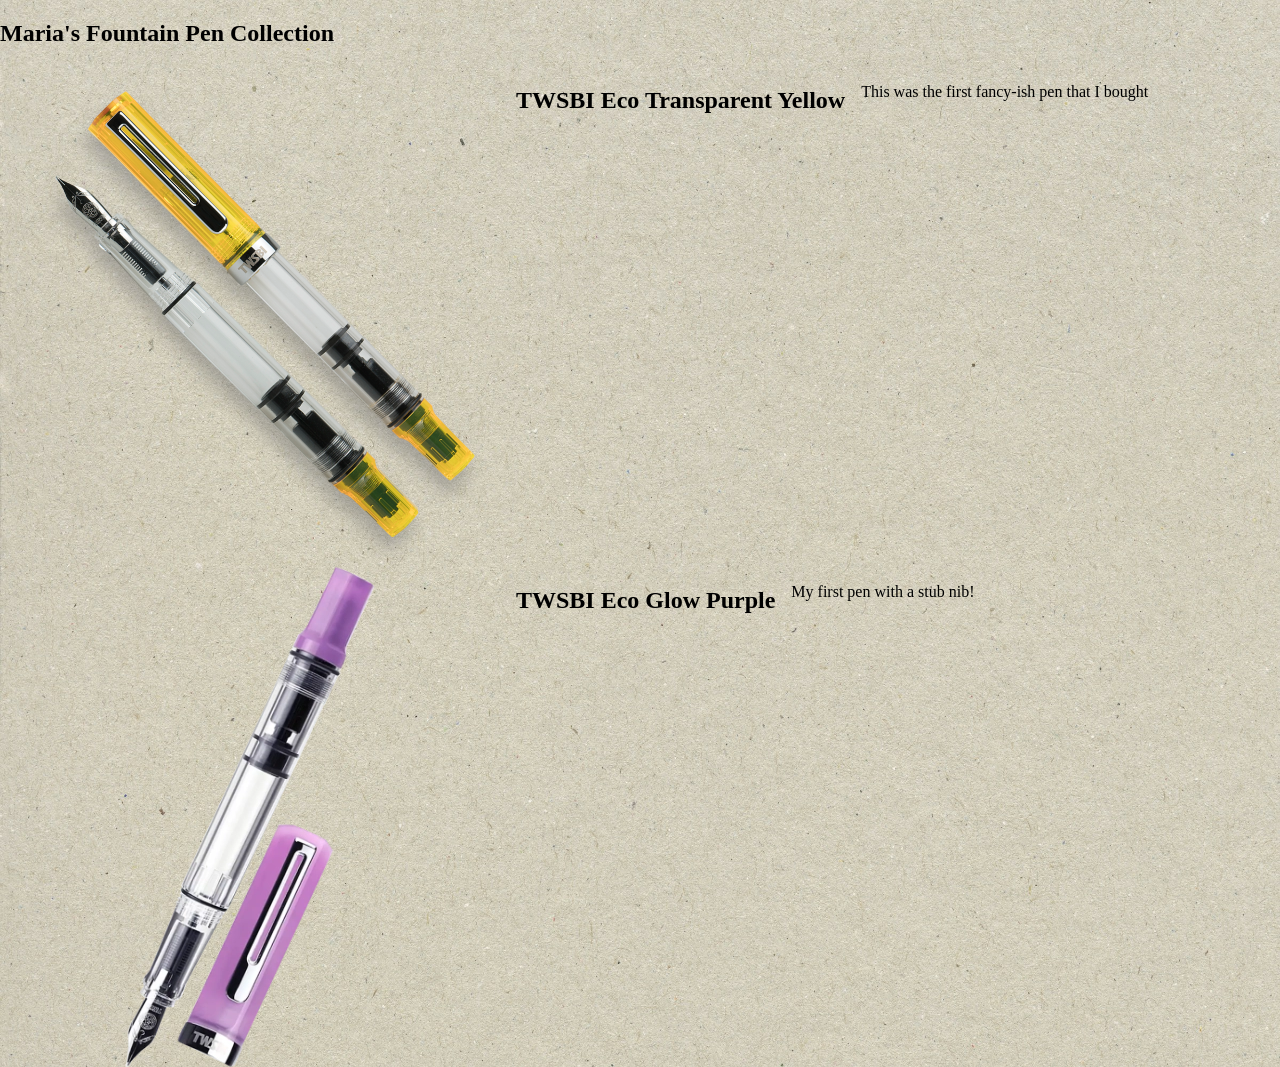
==== index.html @ 7c8e9875 "Move back out of folder" ====
<!DOCTYPE html>
<html lang="en">
    <!--This is the metadata-->
    <head>
        <meta charset="UTF-8" />
        <title>Maria's Fountain Pen Collection</title>
        <style type="text/css"> /*this is the css styling*/
           body { /*Main background*/
                background-color: dimgrey;
                margin: 0;
                background-image: url(kiwihug-qv05FvdE26k-unsplash.jpg);
                background-size: cover;
                background-position: center;
                background-repeat: no-repeat; 
                background-attachment: fixed;
            }
            .showcase-item { /*Put pen images and captions side by side and alternating, fix this*/
            display: flex;
            gap: 1rem;
            }
        </style>
    </head>
    
    
     <!--This what is seen on the website-->
    <body>
        <!--Overview of all Pens-->
        <section id= "pen-showcase"> 
            <h1>Maria's Fountain Pen Collection</h1>
            <!--Pen 1-->
            <div class= "showcase-item img-right pen-caption-left">
                <img src="eco-yellow-m-schatten.png" /> <!-- Resize images in photoshop to MAX 1000px-->
                <h2>TWSBI Eco Transparent Yellow</h2>
                <p>This was the first fancy-ish pen that I bought</p>
            </div>
            <!--Pen 2-->
             <div class= "showcase-item img-right pen-caption-left">
                <img src="1079.webp" />
                <h2>TWSBI Eco Glow Purple</h2>
                <p>My first pen with a stub nib!</p>
            </div>
            <!--Pen 3-->
        </section>
    </body>
</html>
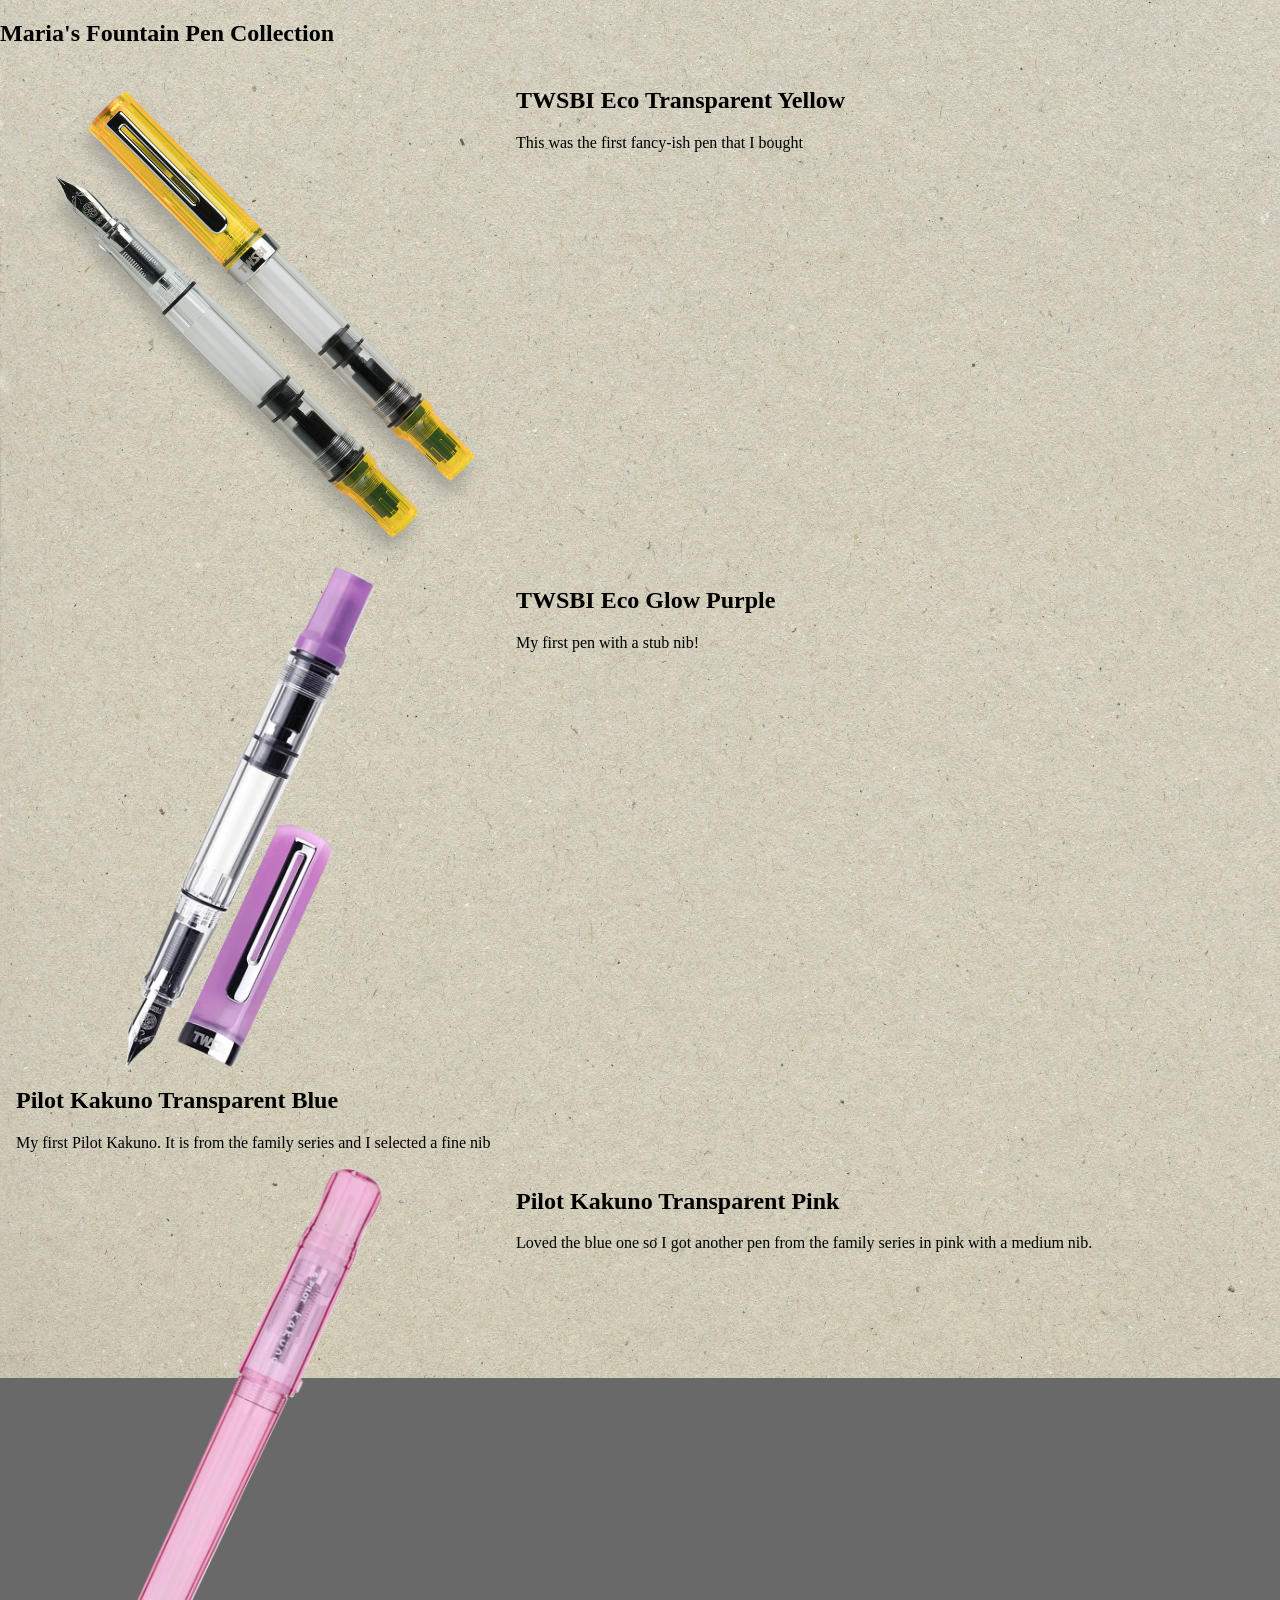
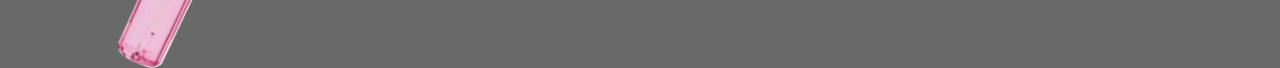
==== commit f5ba1cf6: "Work from class Still have things to fix" ====
--- a/index.html
+++ b/index.html
@@ -27,19 +27,42 @@
         <!--Overview of all Pens-->
         <section id= "pen-showcase"> 
             <h1>Maria's Fountain Pen Collection</h1>
+            
             <!--Pen 1-->
-            <div class= "showcase-item img-right pen-caption-left">
-                <img src="eco-yellow-m-schatten.png" /> <!-- Resize images in photoshop to MAX 1000px-->
-                <h2>TWSBI Eco Transparent Yellow</h2>
-                <p>This was the first fancy-ish pen that I bought</p>
+            <div class= "showcase-item img-left pen-caption-right"> 
+                <img src="pen-images/eco-yellow-m-schatten.png" /> <!-- Resize images in photoshop to MAX 1000px-->
+                <div class="pen-caption-right"> <!-- maybe name like this instead of the div above? Idk look it up, -->
+                    <h2>TWSBI Eco Transparent Yellow</h2>
+                    <p>This was the first fancy-ish pen that I bought</p>
+                </div>
             </div>
+            
             <!--Pen 2-->
              <div class= "showcase-item img-right pen-caption-left">
-                <img src="1079.webp" />
-                <h2>TWSBI Eco Glow Purple</h2>
-                <p>My first pen with a stub nib!</p>
+                <img src="pen-images/1079.webp" />
+                 <div id=""> <!--check spacing on all divs-->
+                    <h2>TWSBI Eco Glow Purple</h2>
+                    <p>My first pen with a stub nib!</p>
+                 </div>
             </div>
-            <!--Pen 3-->
+            
+            <!--Pen3-->
+            <div class= "showcase-item img-left pen-caption-right">
+                <img src =""/>
+                <div id="">
+                    <h2> Pilot Kakuno Transparent Blue</h2>
+                    <p> My first Pilot Kakuno. It is from the family series and I selected a fine nib</p>
+                </div>
+            </div>
+            
+            <!--Pen 4-->
+            <div class= "showcase-item img-right pen-caption-left">
+                <img src="pen-images/Pilot-Kakuno-Fountain-Pen-Translucent-Pink-Fountain-Pilot-Namiki-Pens-Fine.png.webp"/>
+                <div id= "">
+                    <h2> Pilot Kakuno Transparent Pink</h2>
+                    <p>Loved the blue one so I got another pen from the family series in pink with a medium nib.</p>
+                </div>
+            </div>
         </section>
     </body>
 </html>
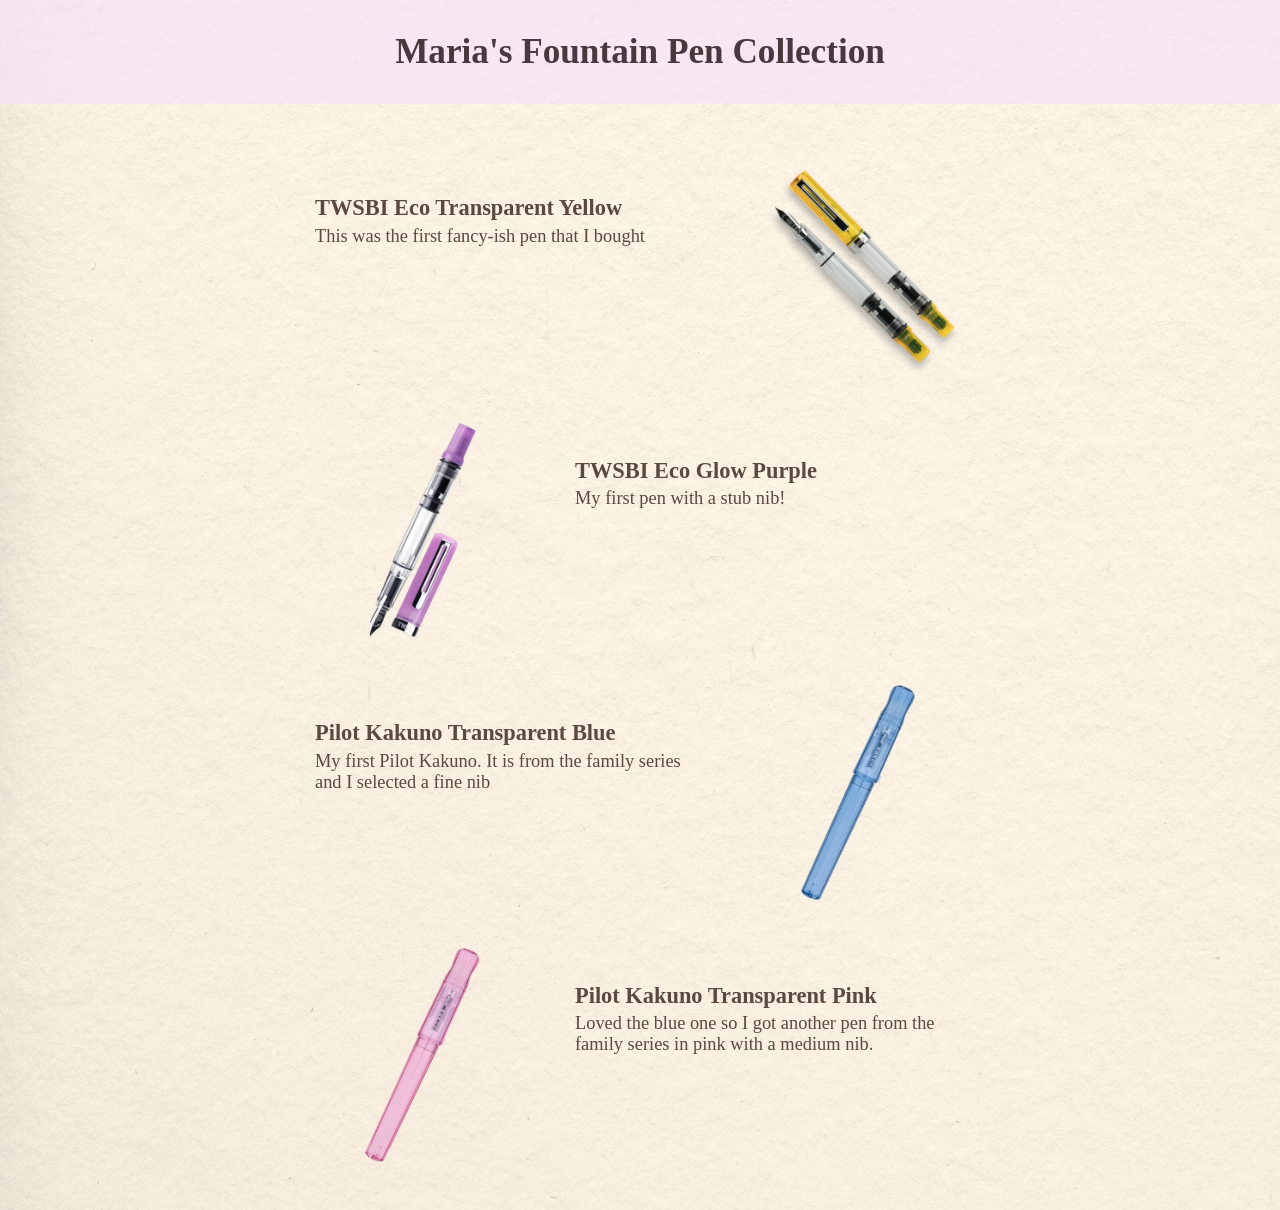
==== commit 86667a4e: "Changed CSS" ====
--- a/index.html
+++ b/index.html
@@ -4,61 +4,47 @@
     <head>
         <meta charset="UTF-8" />
         <title>Maria's Fountain Pen Collection</title>
-        <style type="text/css"> /*this is the css styling*/
-           body { /*Main background*/
-                background-color: dimgrey;
-                margin: 0;
-                background-image: url(kiwihug-qv05FvdE26k-unsplash.jpg);
-                background-size: cover;
-                background-position: center;
-                background-repeat: no-repeat; 
-                background-attachment: fixed;
-            }
-            .showcase-item { /*Put pen images and captions side by side and alternating, fix this*/
-            display: flex;
-            gap: 1rem;
-            }
-        </style>
+        <link rel="stylesheet" href="style.css" /> <!-- use this instead of css in this file so that can use on multiple pages-->
     </head>
     
-    
+
      <!--This what is seen on the website-->
     <body>
         <!--Overview of all Pens-->
-        <section id= "pen-showcase"> 
+        <section id="pen-showcase"> 
             <h1>Maria's Fountain Pen Collection</h1>
             
             <!--Pen 1-->
-            <div class= "showcase-item img-left pen-caption-right"> 
+            <div class="showcase-item flip"> 
                 <img src="pen-images/eco-yellow-m-schatten.png" /> <!-- Resize images in photoshop to MAX 1000px-->
-                <div class="pen-caption-right"> <!-- maybe name like this instead of the div above? Idk look it up, -->
+                <div class="pen-caption"> <!-- maybe name like this instead of the div above? Idk look it up, -->
                     <h2>TWSBI Eco Transparent Yellow</h2>
                     <p>This was the first fancy-ish pen that I bought</p>
                 </div>
             </div>
             
             <!--Pen 2-->
-             <div class= "showcase-item img-right pen-caption-left">
+             <div class="showcase-item">
                 <img src="pen-images/1079.webp" />
-                 <div id=""> <!--check spacing on all divs-->
+                 <div class="pen-caption">
                     <h2>TWSBI Eco Glow Purple</h2>
                     <p>My first pen with a stub nib!</p>
                  </div>
             </div>
             
             <!--Pen3-->
-            <div class= "showcase-item img-left pen-caption-right">
-                <img src =""/>
-                <div id="">
+            <div class="showcase-item flip">
+                <img src="pen-images/Pilot-Kakuno-Fountain-Pen-Translucent-Blue-Fountain-Pilot-Namiki-Pens-Fine.png.webp" />
+                <div class="pen-caption">
                     <h2> Pilot Kakuno Transparent Blue</h2>
                     <p> My first Pilot Kakuno. It is from the family series and I selected a fine nib</p>
                 </div>
             </div>
             
             <!--Pen 4-->
-            <div class= "showcase-item img-right pen-caption-left">
-                <img src="pen-images/Pilot-Kakuno-Fountain-Pen-Translucent-Pink-Fountain-Pilot-Namiki-Pens-Fine.png.webp"/>
-                <div id= "">
+            <div class="showcase-item">
+                <img src="pen-images/Pilot-Kakuno-Fountain-Pen-Translucent-Pink-Fountain-Pilot-Namiki-Pens-Fine.png.webp" />
+                <div class="pen-caption">
                     <h2> Pilot Kakuno Transparent Pink</h2>
                     <p>Loved the blue one so I got another pen from the family series in pink with a medium nib.</p>
                 </div>
--- a/style.css
+++ b/style.css
@@ -0,0 +1,70 @@
+/* Page background settings, global text color, and typography */
+body { 
+    background-color: #f4f4f4; 
+    margin: 0;
+    background-image: url(other-images/kiwihug-zGZYQQVmXw0-unsplash_ICHANGEDIT.jpg);
+    background-size: cover;
+    background-position: center;
+    background-repeat: no-repeat; 
+    background-attachment: fixed;
+    color: rgba(90, 72, 65, 1); 
+    font-family: Garamond, Georgia, serif;
+    font-size: 1.15rem;       
+}
+
+/* Centers the main page title and adds spacing */
+#pen-showcase h1 {
+    background-color: rgba(249, 224, 260, 0.6)/*rgba(150, 184, 215, 0.54)*/;
+    padding: 2rem;
+    text-align: center;
+    margin-top: 0;
+    margin-bottom: 3.5rem;
+    font-family: Georgia, serif;
+    font-size: 2.2rem;
+    color: rgba(72, 57, 62, 1);
+}
+
+/* Cleans up spacing inside the caption text box */
+.pen-caption h2 {
+    font-size: 1.4rem;        
+    margin: 0 0 0.3rem 0;     /* Tight margin below the pen title */
+}
+
+.pen-caption p {
+    margin: 0;                
+}
+
+/* Aligns the pen image and text side-by-side and centers the row */
+.showcase-item { 
+    display: flex;
+    gap: 7%;                  /* Spacing adjusts fluidly on different displays */
+    align-items: flex-start;  /* Keeps the top alignment stable and uniform */
+    margin-bottom: 3rem;    
+    max-width: 650px;     
+    margin-left: auto;        /* Centers the rows on the page */
+    margin-right: auto;
+    padding: 0 1rem;      
+}
+
+/* Scales the diagonal pen images up to look full and balanced */
+.showcase-item img {
+    width: 33%;               /* Image scales perfectly on all displays */
+    max-width: 240px;     
+    min-width: 150px;     
+    height: auto;         
+    display: block;       
+    object-fit: contain;  
+    flex-shrink: 0;       
+}
+
+/* Allocates the remaining row width for the description text */
+.pen-caption {
+    width: 60%;               /* Text box scales perfectly on all displays */
+    text-align: left;     
+    padding-top: 2.2rem;      /* Visual nudge to center text line against diagonal pens */
+}
+
+/* Flips the row layout from right to left for alternating items */
+.showcase-item.flip {
+    flex-direction: row-reverse;
+}
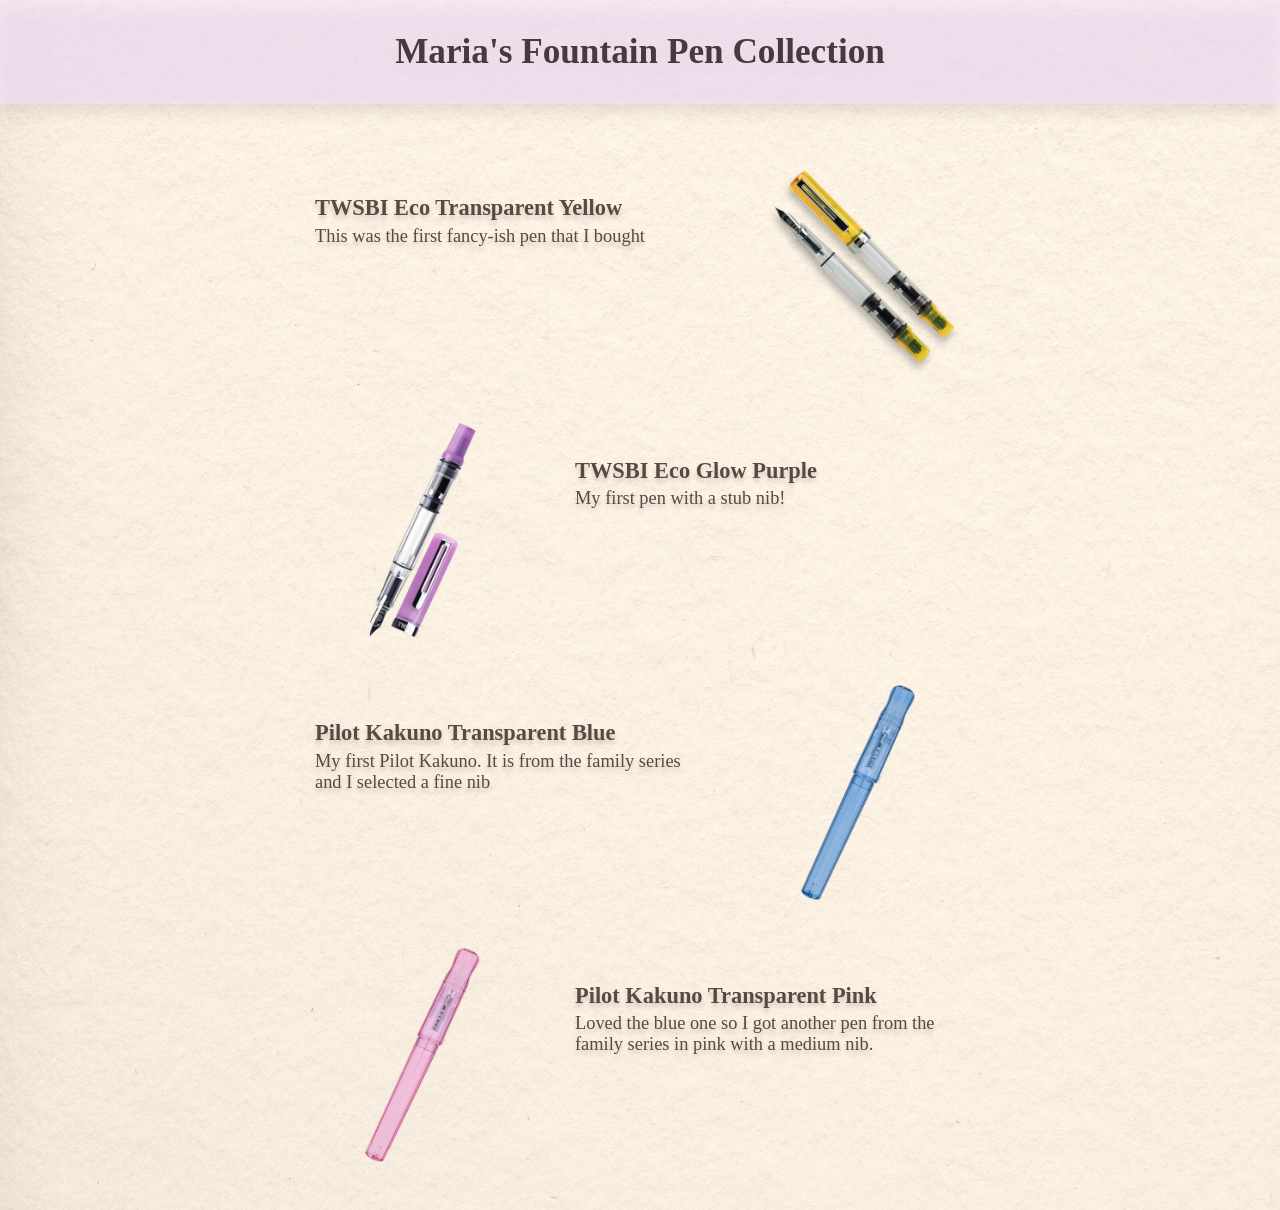
==== commit 3414766a: "Scroll animation on pens" ====
--- a/index.html
+++ b/index.html
@@ -50,5 +50,42 @@
                 </div>
             </div>
         </section>
+        
+        <!--Scroll Animation on Pens-->
+         <script>
+          const pens = document.querySelectorAll('.showcase-item img');
+          let lastY = window.scrollY;
+          let ticking = false;
+          let stopTimer;
+
+          window.addEventListener('scroll', () => {
+            if (!ticking) {
+              window.requestAnimationFrame(() => {
+                const currentY = window.scrollY;
+
+                // AMPLIFIED DISTANCE: Multiplied by 0.4 instead of 0.15 for a clearer wiggle
+                let speed = (currentY - lastY) * 0.4; 
+
+                // INCREASED CEILING: Allowed to tilt up to 6 degrees so it's not too subtle
+                const maxTilt = 6;
+                let tilt = Math.max(-maxTilt, Math.min(maxTilt, speed));
+
+                // Apply the dynamic rotation
+                pens.forEach(img => img.style.transform = `rotate(${tilt}deg)`);
+
+                lastY = currentY;
+                ticking = false;
+
+                // GUARANTEED REST STATE: Instantly flattens the pens to exactly 0 the moment scroll stops
+                clearTimeout(stopTimer);
+                stopTimer = setTimeout(() => {
+                  pens.forEach(img => img.style.transform = 'rotate(0deg)');
+                }, 40); // 40ms ensures a fast response
+              });
+              ticking = true;
+            }
+          }, { passive: true });
+        </script>
+        
     </body>
 </html>
--- a/style.css
+++ b/style.css
@@ -12,7 +12,7 @@
     font-size: 1.15rem;       
 }
 
-/* Centers the main page title and adds spacing */
+/* Main Page Title */
 #pen-showcase h1 {
     background-color: rgba(249, 224, 260, 0.6)/*rgba(150, 184, 215, 0.54)*/;
     padding: 2rem;
@@ -22,23 +22,26 @@
     font-family: Georgia, serif;
     font-size: 2.2rem;
     color: rgba(72, 57, 62, 1);
+    filter: drop-shadow(0 8px 7px rgba(72, 57, 62, 0.2));
 }
 
-/* Cleans up spacing inside the caption text box */
+/* Caption Box Spacing */
 .pen-caption h2 {
     font-size: 1.4rem;        
-    margin: 0 0 0.3rem 0;     /* Tight margin below the pen title */
+    margin: 0 0 0.3rem 0;     /* Margin below the pen title */
+    filter: drop-shadow(0 4px 2px rgba(72, 57, 62, 0.2));
 }
 
 .pen-caption p {
-    margin: 0;                
+    margin: 0;
+    filter: drop-shadow(0 4px 2px rgba(72, 57, 62, 0.2));
 }
 
-/* Aligns the pen image and text side-by-side and centers the row */
+/* Aligns the pen image and text*/
 .showcase-item { 
     display: flex;
-    gap: 7%;                  /* Spacing adjusts fluidly on different displays */
-    align-items: flex-start;  /* Keeps the top alignment stable and uniform */
+    gap: 7%;                  /* Spacing adjusts on different displays */
+    align-items: flex-start;  /* Vertically alighning items */
     margin-bottom: 3rem;    
     max-width: 650px;     
     margin-left: auto;        /* Centers the rows on the page */
@@ -46,22 +49,24 @@
     padding: 0 1rem;      
 }
 
-/* Scales the diagonal pen images up to look full and balanced */
+/* Scales the diagonal pen images up to look balanced */
 .showcase-item img {
-    width: 33%;               /* Image scales perfectly on all displays */
+    width: 33%;               /* Image scales properly on different displays */
     max-width: 240px;     
     min-width: 150px;     
     height: auto;         
     display: block;       
     object-fit: contain;  
-    flex-shrink: 0;       
+    flex-shrink: 0;
+    transition: transform 0.4s ease-out;  /* For scrolling animation on pens */
 }
 
-/* Allocates the remaining row width for the description text */
+
+/* Remaining row width for the description text */
 .pen-caption {
-    width: 60%;               /* Text box scales perfectly on all displays */
+    width: 60%;               /* Text box scales properly on different displays */
     text-align: left;     
-    padding-top: 2.2rem;      /* Visual nudge to center text line against diagonal pens */
+    padding-top: 2.2rem;      /* Make caption look visually centered to image */
 }
 
 /* Flips the row layout from right to left for alternating items */
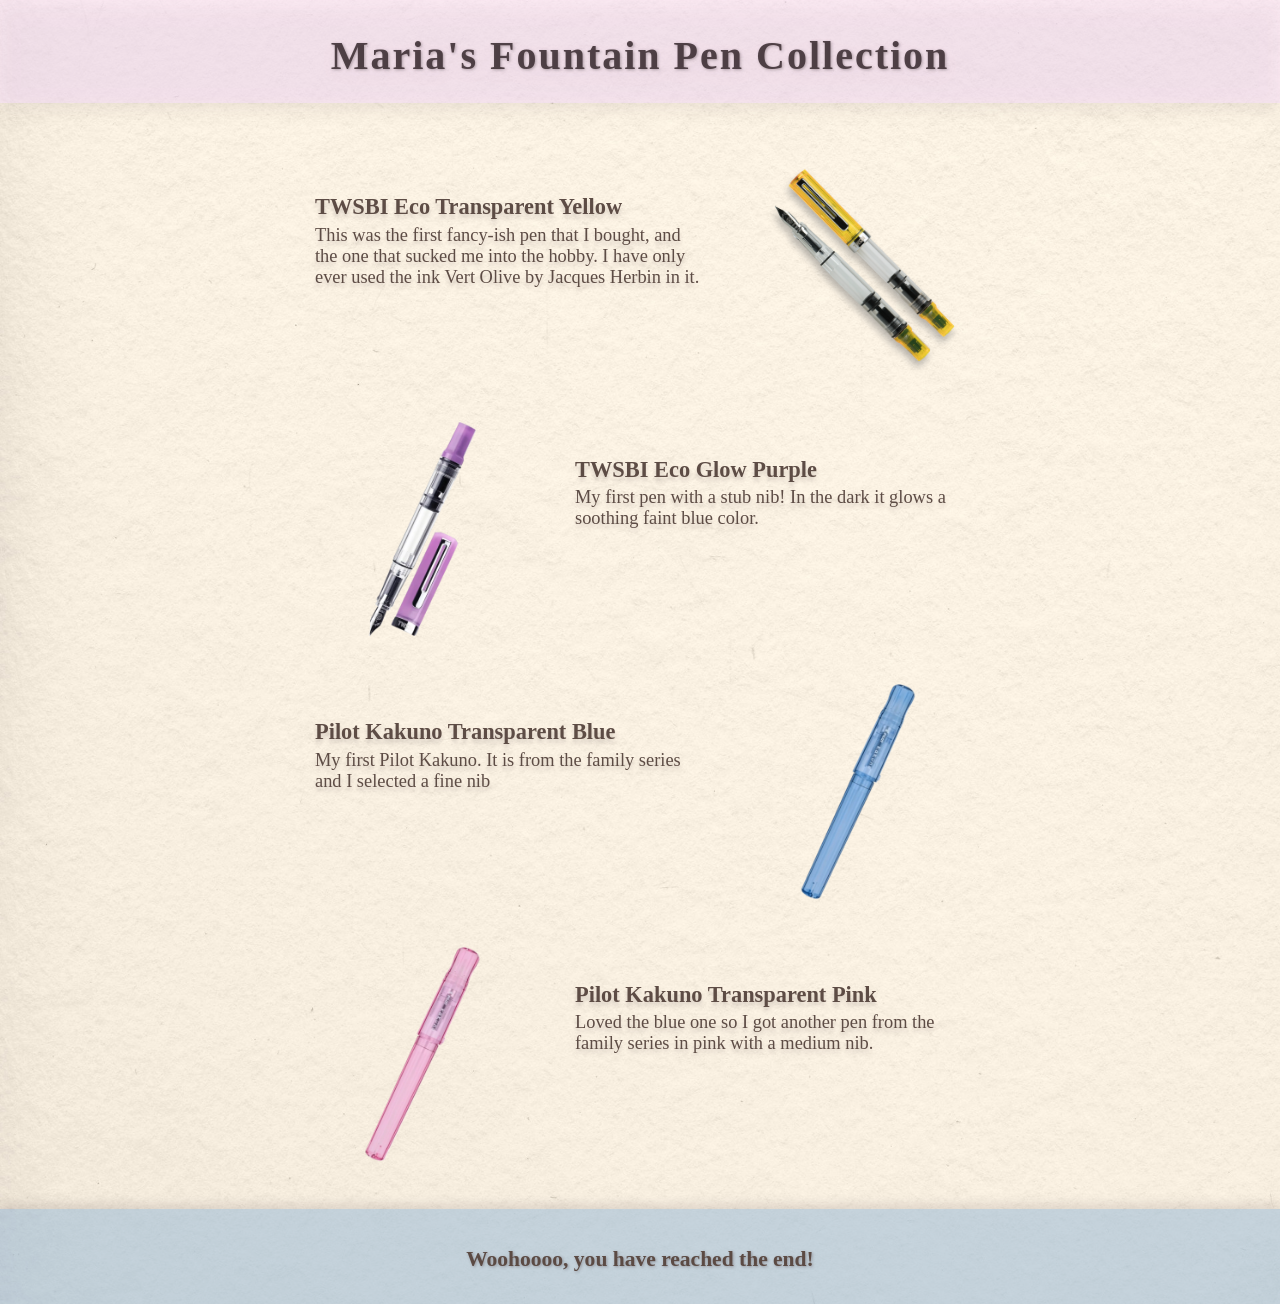
==== commit 0bc011c5: "footer etc" ====
--- a/index.html
+++ b/index.html
@@ -10,16 +10,19 @@
 
      <!--This what is seen on the website-->
     <body>
+        
+        <!-- <header>Maria Is Doodling</header> -->
+        
         <!--Overview of all Pens-->
         <section id="pen-showcase"> 
-            <h1>Maria's Fountain Pen Collection</h1>
+            <h2>Maria's Fountain Pen Collection</h2>
             
             <!--Pen 1-->
             <div class="showcase-item flip"> 
                 <img src="pen-images/eco-yellow-m-schatten.png" /> <!-- Resize images in photoshop to MAX 1000px-->
                 <div class="pen-caption"> <!-- maybe name like this instead of the div above? Idk look it up, -->
-                    <h2>TWSBI Eco Transparent Yellow</h2>
-                    <p>This was the first fancy-ish pen that I bought</p>
+                    <h3>TWSBI Eco Transparent Yellow</h3>
+                    <p>This was the first fancy-ish pen that I bought, and the one that sucked me into the hobby. I have only ever used the ink Vert Olive by Jacques Herbin in it. </p>
                 </div>
             </div>
             
@@ -27,8 +30,8 @@
              <div class="showcase-item">
                 <img src="pen-images/1079.webp" />
                  <div class="pen-caption">
-                    <h2>TWSBI Eco Glow Purple</h2>
-                    <p>My first pen with a stub nib!</p>
+                    <h3>TWSBI Eco Glow Purple</h3>
+                    <p>My first pen with a stub nib! In the dark it glows a soothing faint blue color.</p>
                  </div>
             </div>
             
@@ -36,7 +39,7 @@
             <div class="showcase-item flip">
                 <img src="pen-images/Pilot-Kakuno-Fountain-Pen-Translucent-Blue-Fountain-Pilot-Namiki-Pens-Fine.png.webp" />
                 <div class="pen-caption">
-                    <h2> Pilot Kakuno Transparent Blue</h2>
+                    <h3> Pilot Kakuno Transparent Blue</h3>
                     <p> My first Pilot Kakuno. It is from the family series and I selected a fine nib</p>
                 </div>
             </div>
@@ -45,12 +48,15 @@
             <div class="showcase-item">
                 <img src="pen-images/Pilot-Kakuno-Fountain-Pen-Translucent-Pink-Fountain-Pilot-Namiki-Pens-Fine.png.webp" />
                 <div class="pen-caption">
-                    <h2> Pilot Kakuno Transparent Pink</h2>
+                    <h3> Pilot Kakuno Transparent Pink</h3>
                     <p>Loved the blue one so I got another pen from the family series in pink with a medium nib.</p>
                 </div>
             </div>
         </section>
         
+        <footer> <h3> Woohoooo, you have reached the end!</h3></footer>
+        
+        <!--ANIMATIONS ETC-->
         <!--Scroll Animation on Pens-->
          <script>
           const pens = document.querySelectorAll('.showcase-item img');
@@ -66,8 +72,8 @@
                 // AMPLIFIED DISTANCE: Multiplied by 0.4 instead of 0.15 for a clearer wiggle
                 let speed = (currentY - lastY) * 0.4; 
 
-                // INCREASED CEILING: Allowed to tilt up to 6 degrees so it's not too subtle
-                const maxTilt = 6;
+                // INCREASED CEILING: Allowed to tilt up to 8 degrees so it's not too subtle
+                const maxTilt = 8;
                 let tilt = Math.max(-maxTilt, Math.min(maxTilt, speed));
 
                 // Apply the dynamic rotation
--- a/style.css
+++ b/style.css
@@ -7,26 +7,30 @@
     background-position: center;
     background-repeat: no-repeat; 
     background-attachment: fixed;
-    color: rgba(90, 72, 65, 1); 
+    color: rgba(90, 72, 65, .98); 
     font-family: Garamond, Georgia, serif;
     font-size: 1.15rem;       
 }
 
 /* Main Page Title */
-#pen-showcase h1 {
-    background-color: rgba(249, 224, 260, 0.6)/*rgba(150, 184, 215, 0.54)*/;
-    padding: 2rem;
+#pen-showcase h2 {
+    background-color: rgba(249, 224, 260, 0.5)/*rgba(150, 184, 215, 0.54)*/;
+    padding: 2rem 2rem 1.5rem 2rem;
     text-align: center;
     margin-top: 0;
     margin-bottom: 3.5rem;
     font-family: Georgia, serif;
-    font-size: 2.2rem;
-    color: rgba(72, 57, 62, 1);
-    filter: drop-shadow(0 8px 7px rgba(72, 57, 62, 0.2));
+    font-size: 2.5rem;
+    font-weight: 650;
+    letter-spacing: 0.05em;
+    color: rgba(72, 57, 62, .95);
+    text-shadow: 1px 1px 3px rgba(72, 57, 62, 0.4);
+    filter: drop-shadow(0 6.5px 9px rgba(72, 57, 62, 0.2));
+    
 }
 
 /* Caption Box Spacing */
-.pen-caption h2 {
+.pen-caption h3 {
     font-size: 1.4rem;        
     margin: 0 0 0.3rem 0;     /* Margin below the pen title */
     filter: drop-shadow(0 4px 2px rgba(72, 57, 62, 0.2));
@@ -73,3 +77,21 @@
 .showcase-item.flip {
     flex-direction: row-reverse;
 }
+
+footer {
+    background-color: rgba(150, 184, 215, 0.52);
+    margin-bottom: 0;
+    width: vw100;
+    padding-top: 1rem;
+    padding-bottom: .7rem;
+    text-align: center;
+    font-size: 2.4 rem;
+    text-shadow: 1px 1px 3px rgba(72, 57, 62, 0.4);
+    box-shadow: 0 -5px 11px 0 rgba(72, 57, 62, 0.15);
+}
+
+/* Pink Transparent Star - https://www.cursors-4u.com/cursor/pink-transparent-star */
+* {
+  cursor: url('https://cdn.cursors-4u.net/previews/pink-transparent-star-eca2d8c1-32.webp') 35 34, auto !important;
+}
+/* End www.Cursors-4U.com Code */
